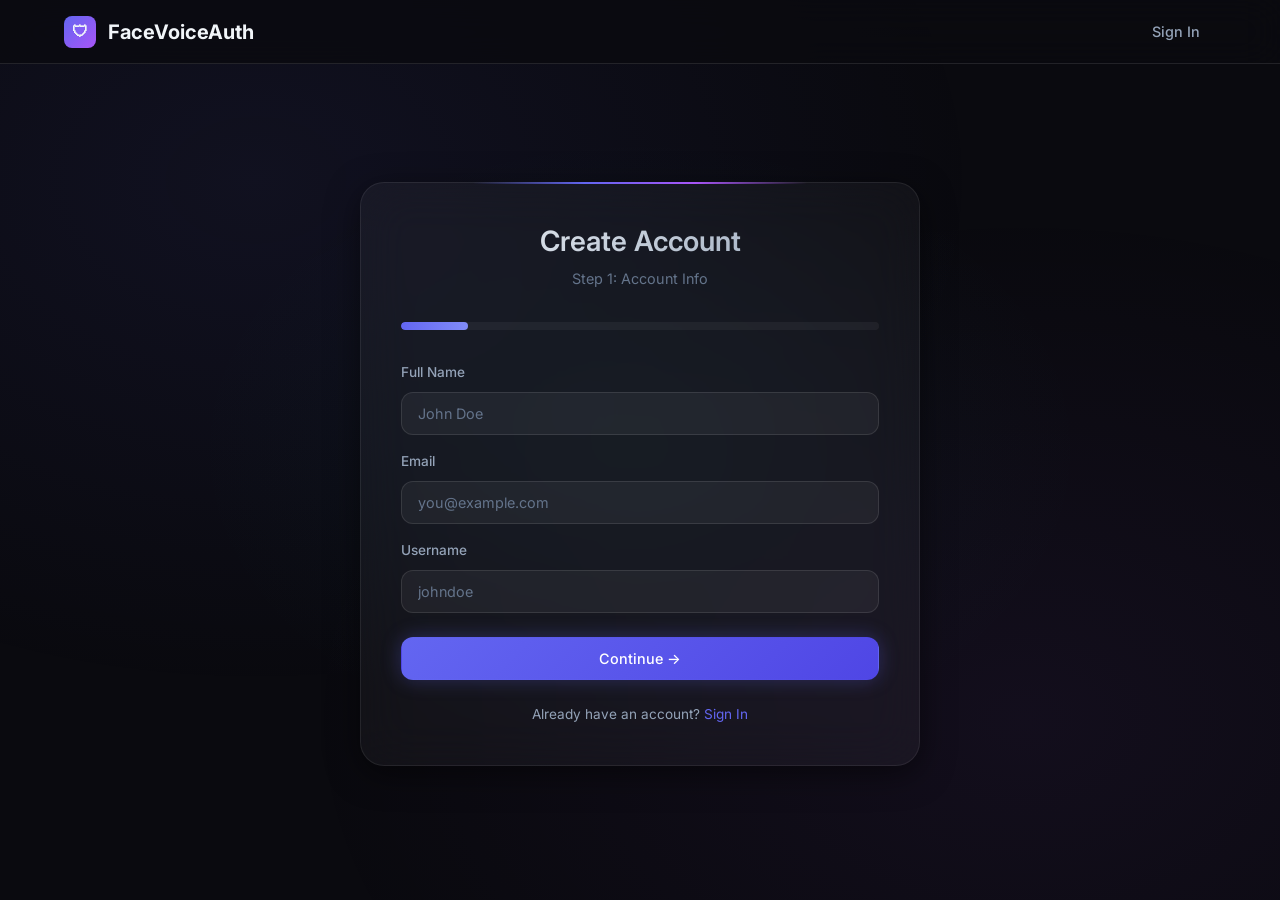
==== frontend/register.html @ b8055b58 "feat: complete production deployment guide and port fixes" ====
<!DOCTYPE html>
<html lang="en">

<head>
    <meta charset="UTF-8">
    <meta name="viewport" content="width=device-width, initial-scale=1.0">
    <meta name="description" content="Create your FaceVoiceAuth account with multi-step biometric enrollment.">
    <title>Register — FaceVoiceAuth</title>
    <link rel="stylesheet" href="css/main.css">
    <link rel="stylesheet" href="css/glassmorphism.css">
    <link rel="stylesheet" href="css/animations.css">
</head>

<body>
    <nav class="navbar">
        <div class="container">
            <a href="/" class="navbar-brand">
                <div class="logo-icon">🛡</div><span>FaceVoiceAuth</span>
            </a>
            <ul class="navbar-nav">
                <li><a href="/login.html">Sign In</a></li>
            </ul>
        </div>
    </nav>

    <div class="auth-container" style="padding-top: 80px;">
        <div class="auth-panel animate-scale-in" style="max-width: 560px;">
            <div class="auth-header">
                <h1>Create Account</h1>
                <p id="reg-step-label">Step 1: Account Info</p>
            </div>

            <div class="progress" style="margin-bottom: 2rem;">
                <div class="progress-bar progress-indigo" id="reg-progress-bar" style="width: 14%;"></div>
            </div>

            <!-- Step 1: Account Info -->
            <div id="reg-step-1" class="tab-content active">
                <div class="form-group" style="margin-bottom: 1rem;">
                    <label class="form-label" for="reg-fullname">Full Name</label>
                    <input type="text" class="form-input" id="reg-fullname" placeholder="John Doe" required>
                </div>
                <div class="form-group" style="margin-bottom: 1rem;">
                    <label class="form-label" for="reg-email">Email</label>
                    <input type="email" class="form-input" id="reg-email" placeholder="you@example.com" required>
                </div>
                <div class="form-group" style="margin-bottom: 1.5rem;">
                    <label class="form-label" for="reg-username">Username</label>
                    <input type="text" class="form-input" id="reg-username" placeholder="johndoe" required>
                </div>
                <button class="btn btn-primary w-full ripple reg-next-btn">Continue →</button>
            </div>

            <!-- Step 2: Password -->
            <div id="reg-step-2" class="tab-content hidden">
                <div class="form-group" style="margin-bottom: 1rem;">
                    <label class="form-label" for="reg-password">Password</label>
                    <input type="password" class="form-input" id="reg-password" placeholder="••••••••" required
                        oninput="renderPasswordStrength(document.getElementById('pw-strength-bar'), document.getElementById('pw-strength-label'), this.value)">
                    <div class="password-strength">
                        <div class="password-strength-bar strength-0" id="pw-strength-bar"></div>
                    </div>
                    <span class="form-hint" id="pw-strength-label"></span>
                </div>
                <div class="form-group" style="margin-bottom: 1.5rem;">
                    <label class="form-label" for="reg-password-confirm">Confirm Password</label>
                    <input type="password" class="form-input" id="reg-password-confirm" placeholder="••••••••" required>
                </div>
                <div style="display: flex; gap: 0.75rem;">
                    <button class="btn btn-secondary flex-1 reg-prev-btn">← Back</button>
                    <button class="btn btn-primary flex-1 ripple reg-next-btn">Continue →</button>
                </div>
            </div>

            <!-- Step 3: Auth Modes -->
            <div id="reg-step-3" class="tab-content hidden">
                <p style="margin-bottom: 1.25rem; font-size: 0.9rem;">Choose how you want to authenticate:</p>
                <div style="display: flex; flex-direction: column; gap: 0.75rem; margin-bottom: 1.5rem;">
                    <label class="glass-card"
                        style="padding: 1rem; cursor: pointer; display: flex; align-items: center; gap: 1rem;">
                        <input type="radio" name="auth-mode" value="password" checked
                            style="accent-color: var(--accent-indigo);">
                        <div><strong>🔑 Password Only</strong><br><span
                                style="font-size: 0.8rem; color: var(--text-muted);">Standard password
                                authentication</span></div>
                    </label>
                    <label class="glass-card"
                        style="padding: 1rem; cursor: pointer; display: flex; align-items: center; gap: 1rem;">
                        <input type="radio" name="auth-mode" value="face" style="accent-color: var(--accent-teal);">
                        <div><strong>👁 Face Recognition</strong><br><span
                                style="font-size: 0.8rem; color: var(--text-muted);">Login with your face</span></div>
                    </label>
                    <label class="glass-card"
                        style="padding: 1rem; cursor: pointer; display: flex; align-items: center; gap: 1rem;">
                        <input type="radio" name="auth-mode" value="voice" style="accent-color: var(--accent-purple);">
                        <div><strong>🎤 Voice Verification</strong><br><span
                                style="font-size: 0.8rem; color: var(--text-muted);">Login with your voice</span></div>
                    </label>
                    <label class="glass-card"
                        style="padding: 1rem; cursor: pointer; display: flex; align-items: center; gap: 1rem;">
                        <input type="radio" name="auth-mode" value="face_voice"
                            style="accent-color: var(--accent-indigo);">
                        <div><strong>🔗 Face + Voice Combined</strong><br><span
                                style="font-size: 0.8rem; color: var(--text-muted);">Highest security — both
                                required</span></div>
                    </label>
                </div>
                <div style="display: flex; gap: 0.75rem;">
                    <button class="btn btn-secondary flex-1 reg-prev-btn">← Back</button>
                    <button class="btn btn-primary flex-1 ripple reg-next-btn">Continue →</button>
                </div>
            </div>

            <!-- Step 4: Face Enrollment -->
            <div id="reg-step-4" class="tab-content hidden">
                <h3 style="margin-bottom: 1rem;">👁 Face Enrollment</h3>
                <div class="biometric-viewport" style="margin: 0 auto 1rem;">
                    <video id="face-enroll-video" autoplay playsinline muted></video>
                    <canvas id="face-enroll-canvas"></canvas>
                    <div class="viewport-guide"></div>
                    <div class="scan-line"></div>
                </div>
                <div id="face-enroll-progress" class="enrollment-progress"></div>
                <div style="display: flex; gap: 0.75rem; margin-top: 1rem;">
                    <button class="btn btn-secondary flex-1 reg-prev-btn" onclick="FaceEnroll.stop()">← Back</button>
                    <button class="btn btn-teal flex-1 ripple" id="face-capture-btn"
                        onclick="FaceEnroll.captureAngle()">📸 Capture</button>
                    <button class="btn btn-primary flex-1 ripple reg-next-btn">Next →</button>
                </div>
            </div>

            <!-- Step 5: Voice Enrollment -->
            <div id="reg-step-5" class="tab-content hidden">
                <h3 style="margin-bottom: 1rem;">🎤 Voice Enrollment</h3>
                <div class="glass-card" style="text-align: center; margin-bottom: 1rem;">
                    <p style="font-size: 0.9rem; margin-bottom: 0.5rem;">Speak this PIN aloud:</p>
                    <div id="voice-challenge-pin"
                        style="font-size: 2.5rem; font-weight: 700; letter-spacing: 0.5rem; color: var(--accent-purple);">
                        ----</div>
                </div>
                <p id="voice-instruction"
                    style="font-size: 0.85rem; color: var(--text-secondary); margin-bottom: 1rem;"></p>
                <div class="waveform-container" style="margin-bottom: 1rem;">
                    <canvas id="voice-enroll-waveform" class="waveform-canvas" width="500" height="80"></canvas>
                    <span class="waveform-label" id="voice-enroll-timer">0.0s</span>
                </div>
                <div id="voice-sample-progress" style="margin-bottom: 1rem;"></div>
                <div style="display: flex; gap: 0.75rem;">
                    <button class="btn btn-secondary" onclick="VoiceEnroll.stop()" style="flex:0.5;">← Back</button>
                    <button class="btn btn-purple flex-1 ripple" id="voice-record-btn"
                        onclick="VoiceEnroll.recordSample()">🎤 Record Sample</button>
                    <button class="btn btn-primary flex-1 ripple" id="voice-complete-btn" disabled
                        onclick="VoiceEnroll.complete().then(ok => { if(ok) RegistrationWizard.showStep(6); })">Complete
                        ✓</button>
                </div>
            </div>

            <!-- Step 6: 2FA Setup -->
            <div id="reg-step-6" class="tab-content hidden">
                <h3 style="margin-bottom: 1rem;">🔐 Two-Factor Authentication</h3>
                <p style="font-size: 0.9rem; color: var(--text-secondary); margin-bottom: 1.5rem;">Add an extra layer of
                    security with a TOTP authenticator app.</p>
                <div id="totp-setup-area" style="text-align: center;">
                    <button class="btn btn-primary ripple" onclick="setup2FA()">Setup 2FA</button>
                    <button class="btn btn-ghost" onclick="RegistrationWizard.showStep(7)"
                        style="margin-top: 0.75rem; display: block; width: 100%;">Skip for now</button>
                </div>
                <div id="totp-qr-area" class="hidden" style="text-align: center;">
                    <img id="totp-qr-img" alt="TOTP QR Code"
                        style="width: 200px; margin: 1rem auto; border-radius: 8px;">
                    <p style="font-size: 0.85rem; color: var(--text-muted); margin-bottom: 1rem;">Scan with Google
                        Authenticator or similar app</p>
                    <div class="form-group" style="margin-bottom: 1rem;">
                        <input type="text" class="form-input" id="totp-verify-code" placeholder="Enter 6-digit code"
                            maxlength="6">
                    </div>
                    <button class="btn btn-primary w-full ripple" onclick="verify2FA()">Verify & Enable</button>
                </div>
            </div>

            <!-- Step 7: Complete -->
            <div id="reg-step-7" class="tab-content hidden" style="text-align: center;">
                <div style="font-size: 4rem; margin-bottom: 1rem;">🎉</div>
                <h2>All Set!</h2>
                <p style="margin: 1rem 0 2rem;">Your account is ready. You can now sign in using your chosen
                    authentication method.</p>
                <button class="btn btn-primary btn-lg w-full ripple" onclick="RegistrationWizard.complete()">🚀 Go to
                    Dashboard</button>
            </div>

            <div style="text-align: center; margin-top: 1.5rem;">
                <p style="font-size: 0.85rem;">Already have an account? <a href="/login.html">Sign In</a></p>
            </div>
        </div>
    </div>

    <script src="js/utils.js?v=2"></script>
    <script src="js/auth.js"></script>
    <script src="js/camera.js"></script>
    <script src="js/microphone.js"></script>
    <script src="js/face_enroll.js"></script>
    <script src="js/voice_enroll.js"></script>
    <script>
        document.addEventListener('DOMContentLoaded', () => {
            RegistrationWizard.init();

            document.querySelectorAll('input[name="auth-mode"]').forEach(radio => {
                radio.addEventListener('change', () => {
                    if (radio.value === 'face' || radio.value === 'face_voice') {
                        setTimeout(() => FaceEnroll.init(), 300);
                    }
                    if (radio.value === 'voice' || radio.value === 'face_voice') {
                        setTimeout(() => VoiceEnroll.start(), 300);
                    }
                });
            });
        });

        async function setup2FA() {
            try {
                const data = await apiRequest('/api/auth/totp/setup', { method: 'POST' });
                document.getElementById('totp-qr-img').src = 'data:image/png;base64,' + data.qr_code_base64;
                hideElement('#totp-setup-area');
                showElement('#totp-qr-area');

                const backupEl = document.createElement('div');
                backupEl.innerHTML = `<p style="font-size:0.8rem; color:var(--text-muted); margin-top:1rem;">Backup codes: <code>${data.backup_codes.join(', ')}</code></p>`;
                document.getElementById('totp-qr-area').appendChild(backupEl);
            } catch (error) {
                showToast(error.message, 'error');
            }
        }

        async function verify2FA() {
            const code = document.getElementById('totp-verify-code').value.trim();
            if (code.length !== 6) { showToast('Enter a 6-digit code', 'warning'); return; }
            try {
                await apiRequest('/api/auth/totp/verify', {
                    method: 'POST',
                    body: JSON.stringify({ code }),
                });
                showToast('2FA enabled!', 'success');
                RegistrationWizard.showStep(7);
            } catch (error) {
                showToast(error.message, 'error');
            }
        }
    </script>
</body>

</html>
---- frontend/css/main.css ----
/* ═══════════════════════════════════════════
   FaceVoiceAuth — Main CSS Design System
   Deep dark premium glassmorphic theme
   ═══════════════════════════════════════════ */

@import url('https://fonts.googleapis.com/css2?family=Inter:wght@300;400;500;600;700&display=swap');

/* GPU-accelerated compositing for animated elements */
.animate-fade-in-up, .animate-scale-in, .animate-fade-in, .glass-card, .feature-card, .tilt-card {
    will-change: transform, opacity;
}

/* Smooth scrolling with touch momentum */
html {
    -webkit-overflow-scrolling: touch;
}

/* ── CSS Custom Properties ── */
:root {
    --bg-primary: #0a0a0f;
    --bg-secondary: #0f0f1a;
    --bg-tertiary: #141425;

    --surface: rgba(255, 255, 255, 0.05);
    --surface-hover: rgba(255, 255, 255, 0.08);
    --surface-active: rgba(255, 255, 255, 0.12);
    --surface-border: rgba(255, 255, 255, 0.10);
    --surface-border-hover: rgba(255, 255, 255, 0.18);

    --accent-indigo: #6366f1;
    --accent-indigo-hover: #818cf8;
    --accent-indigo-glow: rgba(99, 102, 241, 0.3);
    --accent-teal: #14b8a6;
    --accent-teal-hover: #2dd4bf;
    --accent-teal-glow: rgba(20, 184, 166, 0.3);
    --accent-purple: #a855f7;
    --accent-purple-hover: #c084fc;
    --accent-purple-glow: rgba(168, 85, 247, 0.3);

    --text-primary: #f1f5f9;
    --text-secondary: #94a3b8;
    --text-muted: #64748b;
    --text-accent: var(--accent-indigo);

    --success: #22c55e;
    --success-bg: rgba(34, 197, 94, 0.15);
    --warning: #f59e0b;
    --warning-bg: rgba(245, 158, 11, 0.15);
    --danger: #ef4444;
    --danger-bg: rgba(239, 68, 68, 0.15);
    --info: #3b82f6;

    --radius-sm: 8px;
    --radius-md: 12px;
    --radius-lg: 16px;
    --radius-xl: 24px;
    --radius-full: 9999px;

    --shadow-sm: 0 2px 8px rgba(0, 0, 0, 0.3);
    --shadow-md: 0 4px 16px rgba(0, 0, 0, 0.4);
    --shadow-lg: 0 8px 32px rgba(0, 0, 0, 0.5);
    --shadow-glow-indigo: 0 0 20px var(--accent-indigo-glow);
    --shadow-glow-teal: 0 0 20px var(--accent-teal-glow);
    --shadow-glow-purple: 0 0 20px var(--accent-purple-glow);

    --transition: 300ms ease;
    --transition-fast: 150ms ease;

    --font-family: 'Inter', -apple-system, BlinkMacSystemFont, 'Segoe UI', sans-serif;

    --z-toast: 9999;
    --z-modal: 9000;
    --z-overlay: 8000;
    --z-dropdown: 7000;
    --z-header: 6000;
}

/* ── Light Mode Overrides ── */
[data-theme='light'] {
    --bg-primary: #f8fafc;
    --bg-secondary: #ffffff;
    --bg-tertiary: #f1f5f9;

    --surface: rgba(0, 0, 0, 0.03);
    --surface-hover: rgba(0, 0, 0, 0.06);
    --surface-active: rgba(0, 0, 0, 0.1);
    --surface-border: rgba(0, 0, 0, 0.1);
    --surface-border-hover: rgba(0, 0, 0, 0.2);

    --text-primary: #0f172a;
    --text-secondary: #475569;
    --text-muted: #64748b;
    
    --shadow-sm: 0 1px 3px rgba(0, 0, 0, 0.1);
    --shadow-md: 0 4px 6px rgba(0, 0, 0, 0.1);
    --shadow-lg: 0 10px 15px rgba(0, 0, 0, 0.1);
}

/* ── Reset & Base ── */
*, *::before, *::after {
    box-sizing: border-box;
    margin: 0;
    padding: 0;
}

html {
    font-size: 16px;
    scroll-behavior: smooth;
    -webkit-font-smoothing: antialiased;
    -moz-osx-font-smoothing: grayscale;
}

body {
    font-family: var(--font-family);
    background-color: var(--bg-primary);
    color: var(--text-primary);
    line-height: 1.6;
    min-height: 100vh;
    overflow-x: hidden;
}

body::before {
    content: '';
    position: fixed;
    inset: 0;
    background:
        radial-gradient(ellipse at 20% 20%, rgba(99, 102, 241, 0.08) 0%, transparent 50%),
        radial-gradient(ellipse at 80% 80%, rgba(168, 85, 247, 0.06) 0%, transparent 50%),
        radial-gradient(ellipse at 50% 50%, rgba(20, 184, 166, 0.04) 0%, transparent 50%);
    pointer-events: none;
    z-index: 0;
}

a {
    color: var(--accent-indigo);
    text-decoration: none;
    transition: color var(--transition);
}

a:hover {
    color: var(--accent-indigo-hover);
}

img { max-width: 100%; height: auto; }

/* ── Typography ── */
h1, h2, h3, h4, h5, h6 {
    font-weight: 600;
    line-height: 1.3;
    color: var(--text-primary);
}
h1 { font-size: 2.5rem; }
h2 { font-size: 2rem; }
h3 { font-size: 1.5rem; }
h4 { font-size: 1.25rem; }
p { color: var(--text-secondary); }

/* ── Layout Utilities ── */
.container {
    width: 100%;
    max-width: 1200px;
    margin: 0 auto;
    padding: 0 1.5rem;
    position: relative;
    z-index: 1;
}

.flex { display: flex; }
.flex-col { flex-direction: column; }
.items-center { align-items: center; }
.justify-center { justify-content: center; }
.justify-between { justify-content: space-between; }
.gap-1 { gap: 0.5rem; }
.gap-2 { gap: 1rem; }
.gap-3 { gap: 1.5rem; }
.gap-4 { gap: 2rem; }
.text-center { text-align: center; }
.w-full { width: 100%; }
.hidden { display: none !important; }

/* ── Buttons ── */
.btn {
    display: inline-flex;
    align-items: center;
    justify-content: center;
    gap: 0.5rem;
    padding: 0.75rem 1.5rem;
    font-family: var(--font-family);
    font-size: 0.9rem;
    font-weight: 500;
    border: 1px solid transparent;
    border-radius: var(--radius-md);
    cursor: pointer;
    transition: all var(--transition);
    outline: none;
    white-space: nowrap;
    text-decoration: none;
    position: relative;
    overflow: hidden;
}

.btn::after {
    content: '';
    position: absolute;
    inset: 0;
    background: linear-gradient(135deg, rgba(255,255,255,0.1) 0%, transparent 50%);
    opacity: 0;
    transition: opacity var(--transition);
}
.btn:hover::after { opacity: 1; }

.btn-primary {
    background: linear-gradient(135deg, var(--accent-indigo), #4f46e5);
    color: white;
    box-shadow: var(--shadow-glow-indigo);
}
.btn-primary:hover {
    background: linear-gradient(135deg, var(--accent-indigo-hover), #6366f1);
    transform: translateY(-1px);
    box-shadow: 0 0 30px var(--accent-indigo-glow);
}

.btn-secondary {
    background: var(--surface);
    color: var(--text-primary);
    border-color: var(--surface-border);
}
.btn-secondary:hover {
    background: var(--surface-hover);
    border-color: var(--surface-border-hover);
}

.btn-teal {
    background: linear-gradient(135deg, var(--accent-teal), #0d9488);
    color: white;
    box-shadow: var(--shadow-glow-teal);
}
.btn-teal:hover {
    transform: translateY(-1px);
    box-shadow: 0 0 30px var(--accent-teal-glow);
}

.btn-purple {
    background: linear-gradient(135deg, var(--accent-purple), #9333ea);
    color: white;
    box-shadow: var(--shadow-glow-purple);
}
.btn-purple:hover {
    transform: translateY(-1px);
    box-shadow: 0 0 30px var(--accent-purple-glow);
}

.btn-danger {
    background: linear-gradient(135deg, var(--danger), #dc2626);
    color: white;
}

.btn-ghost {
    background: transparent;
    color: var(--text-secondary);
    border: none;
}
.btn-ghost:hover {
    color: var(--text-primary);
    background: var(--surface);
}

.btn-sm { padding: 0.5rem 1rem; font-size: 0.8rem; }
.btn-lg { padding: 1rem 2rem; font-size: 1rem; }
.btn-icon { padding: 0.625rem; }

.btn:disabled {
    opacity: 0.5;
    cursor: not-allowed;
    transform: none !important;
}

/* ── Form Controls ── */
.form-group {
    display: flex;
    flex-direction: column;
    gap: 0.5rem;
}

.form-label {
    font-size: 0.85rem;
    font-weight: 500;
    color: var(--text-secondary);
}

.form-input, .form-select, .form-textarea {
    width: 100%;
    padding: 0.75rem 1rem;
    background: var(--surface);
    border: 1px solid var(--surface-border);
    border-radius: var(--radius-md);
    color: var(--text-primary);
    font-family: var(--font-family);
    font-size: 0.9rem;
    transition: all var(--transition);
    outline: none;
}

.form-input:focus, .form-select:focus, .form-textarea:focus {
    border-color: var(--accent-indigo);
    box-shadow: 0 0 0 3px var(--accent-indigo-glow);
}

.form-input::placeholder {
    color: var(--text-muted);
}

.form-error {
    font-size: 0.8rem;
    color: var(--danger);
}

.form-hint {
    font-size: 0.8rem;
    color: var(--text-muted);
}

/* ── Password Strength Meter ── */
.password-strength {
    height: 4px;
    border-radius: 2px;
    background: var(--surface);
    overflow: hidden;
    margin-top: 0.25rem;
}

.password-strength-bar {
    height: 100%;
    border-radius: 2px;
    transition: all var(--transition);
}

.strength-0 { width: 0%; }
.strength-1 { width: 25%; background: var(--danger); }
.strength-2 { width: 50%; background: var(--warning); }
.strength-3 { width: 75%; background: var(--accent-teal); }
.strength-4 { width: 100%; background: var(--success); }

/* ── Cards ── */
.card {
    background: var(--surface);
    backdrop-filter: blur(20px);
    -webkit-backdrop-filter: blur(20px);
    border: 1px solid var(--surface-border);
    border-radius: var(--radius-lg);
    padding: 1.5rem;
    transition: all var(--transition);
}

.card:hover {
    border-color: var(--surface-border-hover);
    box-shadow: var(--shadow-md);
}

.card-header {
    display: flex;
    align-items: center;
    justify-content: space-between;
    margin-bottom: 1rem;
    padding-bottom: 1rem;
    border-bottom: 1px solid var(--surface-border);
}

/* ── Navbar ── */
.navbar {
    position: fixed;
    top: 0;
    left: 0;
    right: 0;
    height: 64px;
    background: rgba(10, 10, 15, 0.8);
    backdrop-filter: blur(20px);
    -webkit-backdrop-filter: blur(20px);
    border-bottom: 1px solid var(--surface-border);
    z-index: var(--z-header);
    display: flex;
    align-items: center;
}

.navbar .container {
    display: flex;
    align-items: center;
    justify-content: space-between;
    width: 100%;
}

.navbar-brand {
    display: flex;
    align-items: center;
    gap: 0.75rem;
    font-size: 1.25rem;
    font-weight: 700;
    color: var(--text-primary);
}

.navbar-brand .logo-icon {
    width: 32px;
    height: 32px;
    background: linear-gradient(135deg, var(--accent-indigo), var(--accent-purple));
    border-radius: var(--radius-sm);
    display: flex;
    align-items: center;
    justify-content: center;
    font-size: 1rem;
}

.navbar-nav {
    display: flex;
    align-items: center;
    gap: 0.5rem;
    list-style: none;
}

.navbar-nav a {
    padding: 0.5rem 1rem;
    border-radius: var(--radius-sm);
    color: var(--text-secondary);
    font-size: 0.9rem;
    font-weight: 500;
    transition: all var(--transition);
}

.navbar-nav a:hover, .navbar-nav a.active {
    color: var(--text-primary);
    background: var(--surface);
}

/* ── Toast Notifications ── */
.toast-container {
    position: fixed;
    top: 80px;
    right: 1.5rem;
    z-index: var(--z-toast);
    display: flex;
    flex-direction: column;
    gap: 0.75rem;
    pointer-events: none;
}

.toast {
    padding: 1rem 1.25rem;
    border-radius: var(--radius-md);
    background: var(--bg-tertiary);
    border: 1px solid var(--surface-border);
    backdrop-filter: blur(20px);
    color: var(--text-primary);
    font-size: 0.9rem;
    min-width: 300px;
    max-width: 420px;
    pointer-events: all;
    animation: toastSlideIn 0.3s ease forwards;
    box-shadow: var(--shadow-lg);
    display: flex;
    align-items: center;
    gap: 0.75rem;
}

.toast-success { border-left: 3px solid var(--success); }
.toast-error { border-left: 3px solid var(--danger); }
.toast-warning { border-left: 3px solid var(--warning); }
.toast-info { border-left: 3px solid var(--info); }

.toast-exit {
    animation: toastSlideOut 0.3s ease forwards;
}

@keyframes toastSlideIn {
    from { opacity: 0; transform: translateX(100px); }
    to   { opacity: 1; transform: translateX(0); }
}

@keyframes toastSlideOut {
    from { opacity: 1; transform: translateX(0); }
    to   { opacity: 0; transform: translateX(100px); }
}

/* ── Skeleton Loaders ── */
.skeleton {
    background: linear-gradient(90deg, var(--surface) 25%, var(--surface-hover) 50%, var(--surface) 75%);
    background-size: 200% 100%;
    animation: skeletonShimmer 1.5s ease infinite;
    border-radius: var(--radius-sm);
}

.skeleton-text { height: 1rem; margin-bottom: 0.5rem; }
.skeleton-title { height: 1.5rem; width: 60%; margin-bottom: 1rem; }
.skeleton-circle { border-radius: 50%; }

@keyframes skeletonShimmer {
    0%   { background-position: 200% 0; }
    100% { background-position: -200% 0; }
}

/* ── Tabs ── */
.tabs {
    display: flex;
    gap: 0;
    background: var(--surface);
    border-radius: var(--radius-md);
    padding: 4px;
    border: 1px solid var(--surface-border);
}

.tab {
    flex: 1;
    padding: 0.75rem 1rem;
    text-align: center;
    background: transparent;
    border: none;
    border-radius: var(--radius-sm);
    color: var(--text-secondary);
    font-family: var(--font-family);
    font-size: 0.85rem;
    font-weight: 500;
    cursor: pointer;
    transition: all var(--transition);
}

.tab:hover { color: var(--text-primary); }

.tab.active {
    background: var(--accent-indigo);
    color: white;
    box-shadow: var(--shadow-glow-indigo);
}

.tab-content { display: none; }
.tab-content.active { display: block; }

/* ── Badges ── */
.badge {
    display: inline-flex;
    align-items: center;
    padding: 0.25rem 0.75rem;
    border-radius: var(--radius-full);
    font-size: 0.75rem;
    font-weight: 500;
}

.badge-success { background: var(--success-bg); color: var(--success); }
.badge-warning { background: var(--warning-bg); color: var(--warning); }
.badge-danger { background: var(--danger-bg); color: var(--danger); }
.badge-info { background: rgba(59, 130, 246, 0.15); color: var(--info); }

/* ── Tables ── */
.table-container {
    overflow-x: auto;
    border-radius: var(--radius-lg);
    border: 1px solid var(--surface-border);
}

table {
    width: 100%;
    border-collapse: collapse;
    font-size: 0.9rem;
}

thead {
    background: var(--surface);
}

th {
    padding: 0.875rem 1rem;
    text-align: left;
    font-weight: 600;
    color: var(--text-secondary);
    font-size: 0.8rem;
    text-transform: uppercase;
    letter-spacing: 0.05em;
    border-bottom: 1px solid var(--surface-border);
}

td {
    padding: 0.875rem 1rem;
    border-bottom: 1px solid rgba(255, 255, 255, 0.03);
    color: var(--text-primary);
}

tr:hover td {
    background: var(--surface);
}

/* ── Progress Bars ── */
.progress {
    height: 8px;
    background: var(--surface);
    border-radius: var(--radius-full);
    overflow: hidden;
}

.progress-bar {
    height: 100%;
    border-radius: var(--radius-full);
    transition: width 0.5s ease;
}

.progress-indigo { background: linear-gradient(90deg, var(--accent-indigo), var(--accent-indigo-hover)); }
.progress-teal { background: linear-gradient(90deg, var(--accent-teal), var(--accent-teal-hover)); }
.progress-purple { background: linear-gradient(90deg, var(--accent-purple), var(--accent-purple-hover)); }

/* ── Confidence Meter ── */
.confidence-meter {
    display: flex;
    align-items: center;
    gap: 0.75rem;
}

.confidence-bar {
    flex: 1;
    height: 12px;
    background: var(--surface);
    border-radius: var(--radius-full);
    overflow: hidden;
    position: relative;
}

.confidence-fill {
    height: 100%;
    border-radius: var(--radius-full);
    transition: width 0.6s ease, background 0.3s ease;
}

.confidence-low { background: linear-gradient(90deg, #ef4444, #f97316); }
.confidence-medium { background: linear-gradient(90deg, #f59e0b, #eab308); }
.confidence-high { background: linear-gradient(90deg, #22c55e, #10b981); }

.confidence-label {
    min-width: 48px;
    font-size: 0.85rem;
    font-weight: 600;
    text-align: right;
}

/* ── Modal / Overlay ── */
.modal-overlay {
    position: fixed;
    inset: 0;
    background: rgba(0, 0, 0, 0.6);
    backdrop-filter: blur(4px);
    z-index: var(--z-overlay);
    display: flex;
    align-items: center;
    justify-content: center;
    opacity: 0;
    visibility: hidden;
    transition: all var(--transition);
}
.modal-overlay.active {
    opacity: 1;
    visibility: visible;
}

.modal {
    background: var(--bg-secondary);
    border: 1px solid var(--surface-border);
    border-radius: var(--radius-xl);
    padding: 2rem;
    max-width: 500px;
    width: 90%;
    max-height: 80vh;
    overflow-y: auto;
    transform: scale(0.9);
    transition: transform var(--transition);
    box-shadow: var(--shadow-lg);
}
.modal-overlay.active .modal {
    transform: scale(1);
}

/* ── Responsive ── */
@media (max-width: 768px) {
    h1 { font-size: 1.75rem; }
    h2 { font-size: 1.5rem; }
    .container { padding: 0 1rem; }
    .navbar-nav { gap: 0; }
    .navbar-nav a { padding: 0.5rem 0.625rem; font-size: 0.8rem; }
}

@media (max-width: 480px) {
    h1 { font-size: 1.5rem; }
    .btn { padding: 0.625rem 1rem; font-size: 0.85rem; }
    .toast { min-width: 260px; }
}
---- frontend/css/glassmorphism.css ----
/* ═══════════════════════════════════════════
   Glassmorphism Component Styles
   Premium frosted glass UI elements
   ═══════════════════════════════════════════ */

/* ── Glass Panels ── */
.glass {
    background: rgba(255, 255, 255, 0.05);
    backdrop-filter: blur(20px);
    -webkit-backdrop-filter: blur(20px);
    border: 1px solid rgba(255, 255, 255, 0.10);
    border-radius: var(--radius-lg);
}

.glass-strong {
    background: rgba(255, 255, 255, 0.08);
    backdrop-filter: blur(30px);
    -webkit-backdrop-filter: blur(30px);
    border: 1px solid rgba(255, 255, 255, 0.15);
    border-radius: var(--radius-lg);
}

.glass-card {
    background: rgba(255, 255, 255, 0.05);
    backdrop-filter: blur(20px);
    -webkit-backdrop-filter: blur(20px);
    border: 1px solid rgba(255, 255, 255, 0.10);
    border-radius: var(--radius-xl);
    padding: 2rem;
    transition: all var(--transition);
}

.glass-card:hover {
    background: rgba(255, 255, 255, 0.08);
    border-color: rgba(255, 255, 255, 0.18);
    box-shadow: var(--shadow-md);
    transform: translateY(-2px);
}

/* ── Auth Container (Login/Register) ── */
.auth-container {
    min-height: 100vh;
    display: flex;
    align-items: center;
    justify-content: center;
    padding: 2rem;
    position: relative;
}

.auth-panel {
    width: 100%;
    max-width: 480px;
    background: rgba(255, 255, 255, 0.04);
    backdrop-filter: blur(24px);
    -webkit-backdrop-filter: blur(24px);
    border: 1px solid rgba(255, 255, 255, 0.08);
    border-radius: var(--radius-xl);
    padding: 2.5rem;
    box-shadow: var(--shadow-lg);
    position: relative;
    z-index: 1;
}

.auth-panel::before {
    content: '';
    position: absolute;
    top: -1px;
    left: 20%;
    right: 20%;
    height: 2px;
    background: linear-gradient(90deg, transparent, var(--accent-indigo), var(--accent-purple), transparent);
    border-radius: 2px;
}

.auth-header {
    text-align: center;
    margin-bottom: 2rem;
}

.auth-header h1 {
    font-size: 1.75rem;
    margin-bottom: 0.5rem;
    background: linear-gradient(135deg, var(--text-primary), var(--text-secondary));
    -webkit-background-clip: text;
    -webkit-text-fill-color: transparent;
    background-clip: text;
}

.auth-header p {
    font-size: 0.9rem;
    color: var(--text-muted);
}

/* ── Split Layout (Login page) ── */
.split-layout {
    display: grid;
    grid-template-columns: 1fr 1fr;
    min-height: 100vh;
}

.split-left {
    display: flex;
    flex-direction: column;
    align-items: center;
    justify-content: center;
    padding: 3rem;
    background:
        radial-gradient(ellipse at 30% 50%, rgba(99, 102, 241, 0.1) 0%, transparent 60%),
        var(--bg-primary);
}

.split-right {
    display: flex;
    flex-direction: column;
    align-items: center;
    justify-content: center;
    padding: 3rem;
    background:
        radial-gradient(ellipse at 70% 50%, rgba(168, 85, 247, 0.08) 0%, transparent 60%),
        var(--bg-secondary);
    border-left: 1px solid var(--surface-border);
}

/* ── Camera & Microphone Viewfinder ── */
.biometric-viewport {
    position: relative;
    width: 100%;
    max-width: 400px;
    aspect-ratio: 4/3;
    border-radius: var(--radius-lg);
    overflow: hidden;
    background: #000;
    border: 2px solid var(--surface-border);
}

.biometric-viewport video,
.biometric-viewport canvas {
    position: absolute;
    inset: 0;
    width: 100%;
    height: 100%;
    object-fit: cover;
}

.viewport-overlay {
    position: absolute;
    inset: 0;
    z-index: 2;
    display: flex;
    flex-direction: column;
    align-items: center;
    justify-content: flex-end;
    padding: 1rem;
    pointer-events: none;
    background: linear-gradient(to top, rgba(0,0,0,0.6) 0%, transparent 40%);
}

.viewport-guide {
    position: absolute;
    top: 50%;
    left: 50%;
    transform: translate(-50%, -50%);
    width: 60%;
    aspect-ratio: 3/4;
    border: 2px dashed rgba(255, 255, 255, 0.3);
    border-radius: 50%;
    z-index: 2;
}

.viewport-guide.active {
    border-color: var(--success);
    box-shadow: 0 0 20px rgba(34, 197, 94, 0.3);
}

/* ── Audio Waveform Visualizer ── */
.waveform-container {
    position: relative;
    width: 100%;
    height: 80px;
    background: var(--surface);
    border-radius: var(--radius-md);
    overflow: hidden;
    border: 1px solid var(--surface-border);
}

.waveform-canvas {
    width: 100%;
    height: 100%;
}

.waveform-label {
    position: absolute;
    bottom: 4px;
    right: 8px;
    font-size: 0.7rem;
    color: var(--text-muted);
}

/* ── Enrollment Progress ── */
.enrollment-progress {
    display: flex;
    align-items: center;
    justify-content: center;
    gap: 1.25rem;
    padding: 1.5rem 0;
}

.enrollment-step {
    display: flex;
    flex-direction: column;
    align-items: center;
    gap: 0.5rem;
}

.step-circle {
    width: 48px;
    height: 48px;
    border-radius: 50%;
    display: flex;
    align-items: center;
    justify-content: center;
    background: var(--surface);
    border: 2px solid var(--surface-border);
    font-size: 1.1rem;
    transition: all var(--transition);
    position: relative;
}

.step-circle.completed {
    background: var(--success-bg);
    border-color: var(--success);
    color: var(--success);
}

.step-circle.active {
    border-color: var(--accent-indigo);
    box-shadow: var(--shadow-glow-indigo);
    animation: stepPulse 2s ease infinite;
}

.step-label {
    font-size: 0.7rem;
    color: var(--text-muted);
    text-transform: uppercase;
    letter-spacing: 0.05em;
}

@keyframes stepPulse {
    0%, 100% { box-shadow: 0 0 10px var(--accent-indigo-glow); }
    50%      { box-shadow: 0 0 25px var(--accent-indigo-glow); }
}

/* ── Liveness Prompt ── */
.liveness-prompt {
    position: absolute;
    top: 12px;
    left: 50%;
    transform: translateX(-50%);
    z-index: 5;
    padding: 0.625rem 1.25rem;
    background: rgba(0, 0, 0, 0.75);
    backdrop-filter: blur(10px);
    border-radius: var(--radius-full);
    color: var(--accent-teal);
    font-size: 0.85rem;
    font-weight: 600;
    pointer-events: none;
    animation: promptFade 0.4s ease;
    white-space: nowrap;
}

@keyframes promptFade {
    from { opacity: 0; transform: translateX(-50%) translateY(-10px); }
    to   { opacity: 1; transform: translateX(-50%) translateY(0); }
}

/* ── Auth State Machine Display ── */
.auth-pipeline {
    display: flex;
    align-items: center;
    gap: 0.5rem;
    padding: 1rem;
    background: var(--surface);
    border-radius: var(--radius-md);
    border: 1px solid var(--surface-border);
    overflow-x: auto;
}

.pipeline-stage {
    display: flex;
    align-items: center;
    gap: 0.375rem;
    padding: 0.375rem 0.875rem;
    border-radius: var(--radius-full);
    font-size: 0.75rem;
    font-weight: 500;
    white-space: nowrap;
    background: var(--surface);
    color: var(--text-muted);
    transition: all var(--transition);
}

.pipeline-stage.active {
    background: rgba(99, 102, 241, 0.2);
    color: var(--accent-indigo);
    animation: stagePulse 1.5s ease infinite;
}

.pipeline-stage.complete {
    background: var(--success-bg);
    color: var(--success);
}

.pipeline-stage.failed {
    background: var(--danger-bg);
    color: var(--danger);
}

.pipeline-arrow {
    color: var(--text-muted);
    font-size: 0.75rem;
}

@keyframes stagePulse {
    0%, 100% { opacity: 1; }
    50%      { opacity: 0.6; }
}

/* ── Feature Cards (Landing) ── */
.feature-grid {
    display: grid;
    grid-template-columns: repeat(auto-fit, minmax(300px, 1fr));
    gap: 1.5rem;
}

.feature-card {
    background: rgba(255, 255, 255, 0.03);
    backdrop-filter: blur(16px);
    border: 1px solid rgba(255, 255, 255, 0.08);
    border-radius: var(--radius-xl);
    padding: 2rem;
    text-align: center;
    transition: all var(--transition);
    position: relative;
    overflow: hidden;
}

.feature-card:hover {
    background: rgba(255, 255, 255, 0.06);
    transform: translateY(-4px);
    border-color: rgba(255, 255, 255, 0.15);
    box-shadow: var(--shadow-lg);
}

.feature-card::after {
    content: '';
    position: absolute;
    top: -50%;
    left: -50%;
    width: 200%;
    height: 200%;
    background: radial-gradient(circle, rgba(99, 102, 241, 0.05) 0%, transparent 70%);
    opacity: 0;
    transition: opacity 0.5s ease;
}
.feature-card:hover::after { opacity: 1; }

.feature-icon {
    width: 64px;
    height: 64px;
    border-radius: var(--radius-lg);
    display: flex;
    align-items: center;
    justify-content: center;
    margin: 0 auto 1.25rem;
    font-size: 1.75rem;
}

.feature-icon.indigo {
    background: rgba(99, 102, 241, 0.15);
    color: var(--accent-indigo);
}
.feature-icon.teal {
    background: rgba(20, 184, 166, 0.15);
    color: var(--accent-teal);
}
.feature-icon.purple {
    background: rgba(168, 85, 247, 0.15);
    color: var(--accent-purple);
}

.feature-card h3 {
    font-size: 1.15rem;
    margin-bottom: 0.75rem;
}

/* ── Dashboard Widgets ── */
.dashboard-grid {
    display: grid;
    grid-template-columns: repeat(auto-fit, minmax(260px, 1fr));
    gap: 1.25rem;
}

.stat-card {
    background: var(--surface);
    backdrop-filter: blur(20px);
    border: 1px solid var(--surface-border);
    border-radius: var(--radius-lg);
    padding: 1.5rem;
    display: flex;
    flex-direction: column;
    gap: 0.5rem;
}

.stat-label {
    font-size: 0.8rem;
    color: var(--text-muted);
    text-transform: uppercase;
    letter-spacing: 0.05em;
}

.stat-value {
    font-size: 2rem;
    font-weight: 700;
}

.stat-change {
    font-size: 0.8rem;
    display: flex;
    align-items: center;
    gap: 0.25rem;
}

.stat-change.positive { color: var(--success); }
.stat-change.negative { color: var(--danger); }

/* ── Admin Sidebar ── */
.admin-layout {
    display: grid;
    grid-template-columns: 260px 1fr;
    min-height: calc(100vh - 64px);
    margin-top: 64px;
}

.admin-sidebar {
    background: var(--bg-secondary);
    border-right: 1px solid var(--surface-border);
    padding: 1.5rem 0;
    position: sticky;
    top: 64px;
    height: calc(100vh - 64px);
    overflow-y: auto;
}

.sidebar-nav {
    list-style: none;
    padding: 0;
}

.sidebar-item {
    display: flex;
    align-items: center;
    gap: 0.75rem;
    padding: 0.75rem 1.5rem;
    color: var(--text-secondary);
    font-size: 0.9rem;
    cursor: pointer;
    transition: all var(--transition);
    border-left: 3px solid transparent;
}

.sidebar-item:hover {
    color: var(--text-primary);
    background: var(--surface);
}

.sidebar-item.active {
    color: var(--accent-indigo);
    background: rgba(99, 102, 241, 0.08);
    border-left-color: var(--accent-indigo);
}

.admin-content {
    padding: 2rem;
    overflow-y: auto;
}

/* ── Security Score Ring ── */
.security-ring {
    width: 120px;
    height: 120px;
    position: relative;
}

.security-ring svg {
    transform: rotate(-90deg);
}

.security-ring-bg { stroke: var(--surface); }
.security-ring-fill {
    transition: stroke-dashoffset 1s ease;
}

.security-ring-value {
    position: absolute;
    inset: 0;
    display: flex;
    flex-direction: column;
    align-items: center;
    justify-content: center;
    font-size: 1.5rem;
    font-weight: 700;
}

.security-ring-label {
    font-size: 0.65rem;
    color: var(--text-muted);
    text-transform: uppercase;
}

/* ── Responsive Overrides ── */
@media (max-width: 768px) {
    .split-layout {
        grid-template-columns: 1fr;
    }
    .split-right {
        border-left: none;
        border-top: 1px solid var(--surface-border);
    }
    .admin-layout {
        grid-template-columns: 1fr;
    }
    .admin-sidebar {
        position: static;
        height: auto;
        border-right: none;
        border-bottom: 1px solid var(--surface-border);
    }
    .sidebar-nav {
        display: flex;
        overflow-x: auto;
        padding: 0 1rem;
    }
    .sidebar-item {
        border-left: none;
        border-bottom: 3px solid transparent;
        white-space: nowrap;
    }
    .sidebar-item.active {
        border-left-color: transparent;
        border-bottom-color: var(--accent-indigo);
    }
    .auth-panel { padding: 1.5rem; }
    .feature-grid { grid-template-columns: 1fr; }
}
---- frontend/css/animations.css ----
/* ═══════════════════════════════════════════
   Animations & Micro-interactions
   Smooth transitions and visual flair
   ═══════════════════════════════════════════ */

/* ── Entrance Animations ── */
@keyframes fadeIn {
    from { opacity: 0; }
    to   { opacity: 1; }
}

@keyframes fadeInUp {
    from { opacity: 0; transform: translateY(20px); }
    to   { opacity: 1; transform: translateY(0); }
}

@keyframes fadeInDown {
    from { opacity: 0; transform: translateY(-20px); }
    to   { opacity: 1; transform: translateY(0); }
}

@keyframes fadeInLeft {
    from { opacity: 0; transform: translateX(-20px); }
    to   { opacity: 1; transform: translateX(0); }
}

@keyframes fadeInRight {
    from { opacity: 0; transform: translateX(20px); }
    to   { opacity: 1; transform: translateX(0); }
}

@keyframes scaleIn {
    from { opacity: 0; transform: scale(0.9); }
    to   { opacity: 1; transform: scale(1); }
}

@keyframes slideInUp {
    from { transform: translateY(100%); }
    to   { transform: translateY(0); }
}

.animate-fade-in { animation: fadeIn 0.5s ease forwards; }
.animate-fade-in-up { animation: fadeInUp 0.6s ease forwards; }
.animate-fade-in-down { animation: fadeInDown 0.6s ease forwards; }
.animate-fade-in-left { animation: fadeInLeft 0.6s ease forwards; }
.animate-fade-in-right { animation: fadeInRight 0.6s ease forwards; }
.animate-scale-in { animation: scaleIn 0.4s ease forwards; }

/* Staggered children */
.stagger-children > * { opacity: 0; animation: fadeInUp 0.5s ease forwards; }
.stagger-children > *:nth-child(1) { animation-delay: 0.1s; }
.stagger-children > *:nth-child(2) { animation-delay: 0.2s; }
.stagger-children > *:nth-child(3) { animation-delay: 0.3s; }
.stagger-children > *:nth-child(4) { animation-delay: 0.4s; }
.stagger-children > *:nth-child(5) { animation-delay: 0.5s; }
.stagger-children > *:nth-child(6) { animation-delay: 0.6s; }
.stagger-children > *:nth-child(7) { animation-delay: 0.7s; }

/* ── Pulse / Glow Effects ── */
@keyframes pulse {
    0%, 100% { opacity: 1; }
    50%      { opacity: 0.5; }
}

@keyframes glow {
    0%, 100% { box-shadow: 0 0 5px var(--accent-indigo-glow); }
    50%      { box-shadow: 0 0 25px var(--accent-indigo-glow); }
}

@keyframes glowTeal {
    0%, 100% { box-shadow: 0 0 5px var(--accent-teal-glow); }
    50%      { box-shadow: 0 0 25px var(--accent-teal-glow); }
}

@keyframes glowPurple {
    0%, 100% { box-shadow: 0 0 5px var(--accent-purple-glow); }
    50%      { box-shadow: 0 0 25px var(--accent-purple-glow); }
}

.animate-pulse { animation: pulse 2s ease infinite; }
.animate-glow { animation: glow 2s ease infinite; }
.animate-glow-teal { animation: glowTeal 2s ease infinite; }
.animate-glow-purple { animation: glowPurple 2s ease infinite; }

/* ── Spinner ── */
@keyframes spin {
    to { transform: rotate(360deg); }
}

.spinner {
    width: 24px;
    height: 24px;
    border: 3px solid var(--surface-border);
    border-top-color: var(--accent-indigo);
    border-radius: 50%;
    animation: spin 0.8s linear infinite;
}

.spinner-sm { width: 16px; height: 16px; border-width: 2px; }
.spinner-lg { width: 40px; height: 40px; border-width: 4px; }

/* ── Ripple Effect ── */
.ripple {
    position: relative;
    overflow: hidden;
}

.ripple::before {
    content: '';
    position: absolute;
    top: 50%;
    left: 50%;
    width: 0;
    height: 0;
    border-radius: 50%;
    background: rgba(255, 255, 255, 0.15);
    transform: translate(-50%, -50%);
    transition: width 0.6s ease, height 0.6s ease, opacity 0.6s ease;
    opacity: 0;
}

.ripple:active::before {
    width: 300px;
    height: 300px;
    opacity: 1;
    transition: width 0s, height 0s, opacity 0s;
}

/* ── Floating Particles (Hero Background) ── */
@keyframes float {
    0%, 100% { transform: translateY(0) rotate(0deg); }
    25%      { transform: translateY(-20px) rotate(5deg); }
    50%      { transform: translateY(-10px) rotate(-3deg); }
    75%      { transform: translateY(-25px) rotate(2deg); }
}

.particles {
    position: absolute;
    inset: 0;
    overflow: hidden;
    pointer-events: none;
}

.particle {
    position: absolute;
    border-radius: 50%;
    opacity: 0.2;
    animation: float linear infinite;
}

.particle:nth-child(1) {
    width: 4px; height: 4px; top: 20%; left: 15%;
    background: var(--accent-indigo);
    animation-duration: 8s; animation-delay: 0s;
}
.particle:nth-child(2) {
    width: 6px; height: 6px; top: 40%; left: 75%;
    background: var(--accent-teal);
    animation-duration: 12s; animation-delay: 1s;
}
.particle:nth-child(3) {
    width: 3px; height: 3px; top: 60%; left: 30%;
    background: var(--accent-purple);
    animation-duration: 10s; animation-delay: 2s;
}
.particle:nth-child(4) {
    width: 5px; height: 5px; top: 80%; left: 60%;
    background: var(--accent-indigo);
    animation-duration: 9s; animation-delay: 0.5s;
}
.particle:nth-child(5) {
    width: 4px; height: 4px; top: 10%; left: 85%;
    background: var(--accent-teal);
    animation-duration: 11s; animation-delay: 3s;
}
.particle:nth-child(6) {
    width: 7px; height: 7px; top: 50%; left: 50%;
    background: var(--accent-purple);
    animation-duration: 14s; animation-delay: 1.5s;
}

/* ── Hero Title Gradient Animation ── */
@keyframes gradientShift {
    0%   { background-position: 0% 50%; }
    50%  { background-position: 100% 50%; }
    100% { background-position: 0% 50%; }
}

.gradient-text {
    background: linear-gradient(135deg,
        var(--accent-indigo),
        var(--accent-teal),
        var(--accent-purple),
        var(--accent-indigo)
    );
    background-size: 300% 300%;
    -webkit-background-clip: text;
    -webkit-text-fill-color: transparent;
    background-clip: text;
    animation: gradientShift 6s ease infinite;
}

/* ── Scanning Line (Face/Voice viewport) ── */
@keyframes scanLine {
    0%   { top: 0%; }
    100% { top: 100%; }
}

.scan-line {
    position: absolute;
    left: 0;
    right: 0;
    height: 2px;
    background: linear-gradient(90deg,
        transparent,
        var(--accent-teal),
        var(--accent-indigo),
        transparent
    );
    z-index: 3;
    animation: scanLine 2.5s ease-in-out infinite;
    opacity: 0.6;
}

/* ── Recording Indicator ── */
@keyframes recordBlink {
    0%, 100% { opacity: 1; }
    50%      { opacity: 0.3; }
}

.recording-dot {
    width: 10px;
    height: 10px;
    border-radius: 50%;
    background: var(--danger);
    animation: recordBlink 1s ease infinite;
    display: inline-block;
}

/* ── Hover Card Tilt Effect ── */
.tilt-card {
    transition: transform 0.3s ease;
    transform-style: preserve-3d;
}

.tilt-card:hover {
    transform: perspective(800px) rotateX(2deg) rotateY(-2deg) scale(1.02);
}

/* ── Number Counter Animation ── */
@keyframes countUp {
    from { opacity: 0; transform: translateY(10px); }
    to   { opacity: 1; transform: translateY(0); }
}

.count-up {
    animation: countUp 0.5s ease forwards;
}

/* ── Wave Effect (Microphone) ── */
@keyframes waveBar {
    0%, 100% { height: 20%; }
    50%      { height: 80%; }
}

.audio-wave {
    display: flex;
    align-items: center;
    gap: 3px;
    height: 32px;
}

.audio-wave .bar {
    width: 4px;
    border-radius: 2px;
    background: var(--accent-purple);
    animation: waveBar 0.8s ease infinite;
}

.audio-wave .bar:nth-child(1) { animation-delay: 0.0s; }
.audio-wave .bar:nth-child(2) { animation-delay: 0.1s; }
.audio-wave .bar:nth-child(3) { animation-delay: 0.2s; }
.audio-wave .bar:nth-child(4) { animation-delay: 0.3s; }
.audio-wave .bar:nth-child(5) { animation-delay: 0.4s; }

/* ── Page Transition ── */
.page-enter {
    animation: fadeInUp 0.4s ease forwards;
}

/* ── Keyframe for progress circle fill ── */
@keyframes circleFill {
    from { stroke-dashoffset: 283; }
}

/* ── Reduce motion for accessibility ── */
@media (prefers-reduced-motion: reduce) {
    *, *::before, *::after {
        animation-duration: 0.01ms !important;
        animation-iteration-count: 1 !important;
        transition-duration: 0.01ms !important;
    }
}
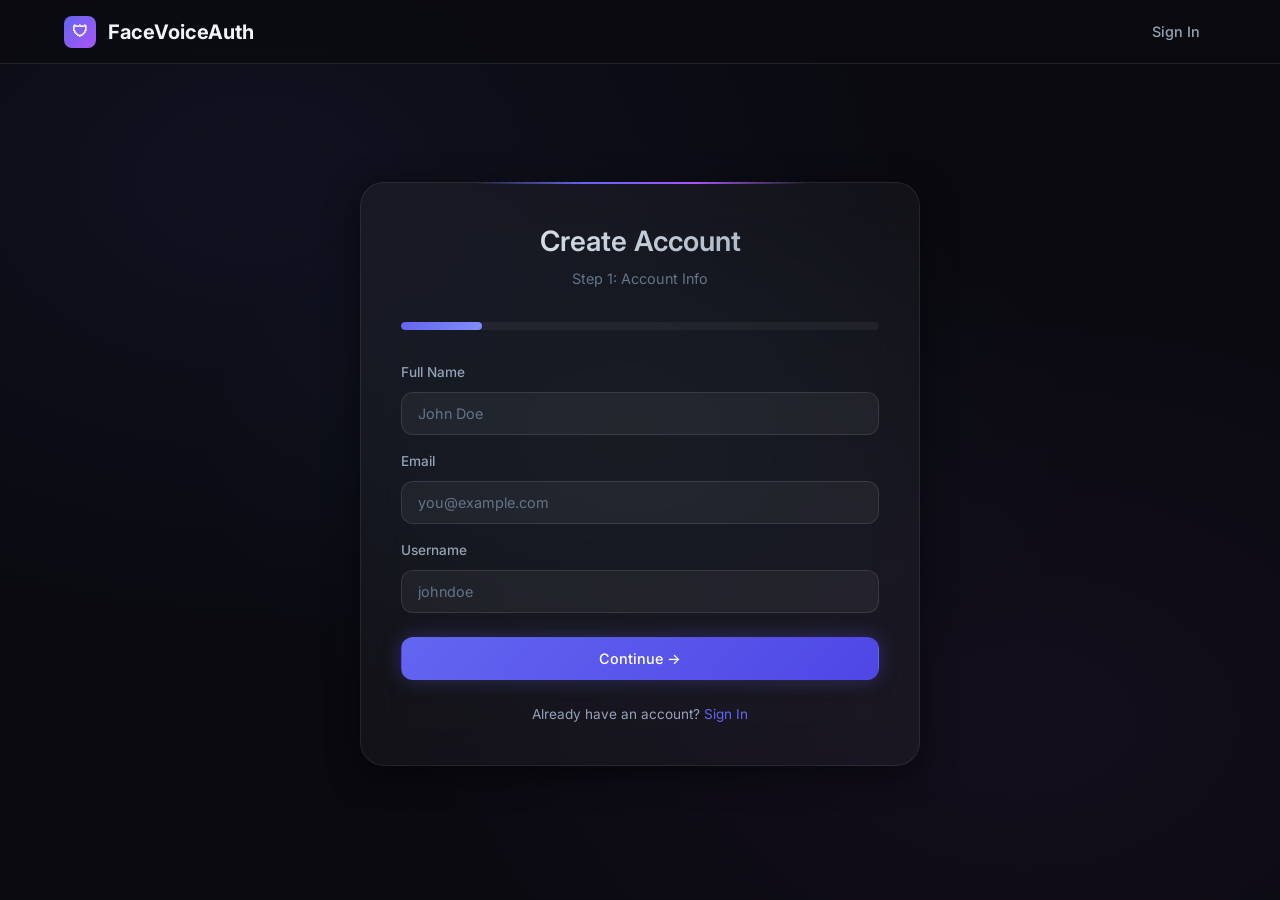
==== commit cd4df9d2: "fix: lowercase repository name for GHCR tags and apply biometric/auth improvements" ====
--- a/frontend/register.html
+++ b/frontend/register.html
@@ -72,47 +72,8 @@
                 </div>
             </div>
 
-            <!-- Step 3: Auth Modes -->
+            <!-- Step 3: Face Enrollment -->
             <div id="reg-step-3" class="tab-content hidden">
-                <p style="margin-bottom: 1.25rem; font-size: 0.9rem;">Choose how you want to authenticate:</p>
-                <div style="display: flex; flex-direction: column; gap: 0.75rem; margin-bottom: 1.5rem;">
-                    <label class="glass-card"
-                        style="padding: 1rem; cursor: pointer; display: flex; align-items: center; gap: 1rem;">
-                        <input type="radio" name="auth-mode" value="password" checked
-                            style="accent-color: var(--accent-indigo);">
-                        <div><strong>🔑 Password Only</strong><br><span
-                                style="font-size: 0.8rem; color: var(--text-muted);">Standard password
-                                authentication</span></div>
-                    </label>
-                    <label class="glass-card"
-                        style="padding: 1rem; cursor: pointer; display: flex; align-items: center; gap: 1rem;">
-                        <input type="radio" name="auth-mode" value="face" style="accent-color: var(--accent-teal);">
-                        <div><strong>👁 Face Recognition</strong><br><span
-                                style="font-size: 0.8rem; color: var(--text-muted);">Login with your face</span></div>
-                    </label>
-                    <label class="glass-card"
-                        style="padding: 1rem; cursor: pointer; display: flex; align-items: center; gap: 1rem;">
-                        <input type="radio" name="auth-mode" value="voice" style="accent-color: var(--accent-purple);">
-                        <div><strong>🎤 Voice Verification</strong><br><span
-                                style="font-size: 0.8rem; color: var(--text-muted);">Login with your voice</span></div>
-                    </label>
-                    <label class="glass-card"
-                        style="padding: 1rem; cursor: pointer; display: flex; align-items: center; gap: 1rem;">
-                        <input type="radio" name="auth-mode" value="face_voice"
-                            style="accent-color: var(--accent-indigo);">
-                        <div><strong>🔗 Face + Voice Combined</strong><br><span
-                                style="font-size: 0.8rem; color: var(--text-muted);">Highest security — both
-                                required</span></div>
-                    </label>
-                </div>
-                <div style="display: flex; gap: 0.75rem;">
-                    <button class="btn btn-secondary flex-1 reg-prev-btn">← Back</button>
-                    <button class="btn btn-primary flex-1 ripple reg-next-btn">Continue →</button>
-                </div>
-            </div>
-
-            <!-- Step 4: Face Enrollment -->
-            <div id="reg-step-4" class="tab-content hidden">
                 <h3 style="margin-bottom: 1rem;">👁 Face Enrollment</h3>
                 <div class="biometric-viewport" style="margin: 0 auto 1rem;">
                     <video id="face-enroll-video" autoplay playsinline muted></video>
@@ -129,8 +90,8 @@
                 </div>
             </div>
 
-            <!-- Step 5: Voice Enrollment -->
-            <div id="reg-step-5" class="tab-content hidden">
+            <!-- Step 4: Voice Enrollment -->
+            <div id="reg-step-4" class="tab-content hidden">
                 <h3 style="margin-bottom: 1rem;">🎤 Voice Enrollment</h3>
                 <div class="glass-card" style="text-align: center; margin-bottom: 1rem;">
                     <p style="font-size: 0.9rem; margin-bottom: 0.5rem;">Speak this PIN aloud:</p>
@@ -150,19 +111,19 @@
                     <button class="btn btn-purple flex-1 ripple" id="voice-record-btn"
                         onclick="VoiceEnroll.recordSample()">🎤 Record Sample</button>
                     <button class="btn btn-primary flex-1 ripple" id="voice-complete-btn" disabled
-                        onclick="VoiceEnroll.complete().then(ok => { if(ok) RegistrationWizard.showStep(6); })">Complete
+                        onclick="VoiceEnroll.complete().then(ok => { if(ok) RegistrationWizard.showStep(5); })">Complete
                         ✓</button>
                 </div>
             </div>
 
-            <!-- Step 6: 2FA Setup -->
-            <div id="reg-step-6" class="tab-content hidden">
+            <!-- Step 5: 2FA Setup -->
+            <div id="reg-step-5" class="tab-content hidden">
                 <h3 style="margin-bottom: 1rem;">🔐 Two-Factor Authentication</h3>
                 <p style="font-size: 0.9rem; color: var(--text-secondary); margin-bottom: 1.5rem;">Add an extra layer of
                     security with a TOTP authenticator app.</p>
                 <div id="totp-setup-area" style="text-align: center;">
                     <button class="btn btn-primary ripple" onclick="setup2FA()">Setup 2FA</button>
-                    <button class="btn btn-ghost" onclick="RegistrationWizard.showStep(7)"
+                    <button class="btn btn-ghost" onclick="RegistrationWizard.showStep(6)"
                         style="margin-top: 0.75rem; display: block; width: 100%;">Skip for now</button>
                 </div>
                 <div id="totp-qr-area" class="hidden" style="text-align: center;">
@@ -178,8 +139,8 @@
                 </div>
             </div>
 
-            <!-- Step 7: Complete -->
-            <div id="reg-step-7" class="tab-content hidden" style="text-align: center;">
+            <!-- Step 6: Complete -->
+            <div id="reg-step-6" class="tab-content hidden" style="text-align: center;">
                 <div style="font-size: 4rem; margin-bottom: 1rem;">🎉</div>
                 <h2>All Set!</h2>
                 <p style="margin: 1rem 0 2rem;">Your account is ready. You can now sign in using your chosen
@@ -201,19 +162,8 @@
     <script src="js/face_enroll.js"></script>
     <script src="js/voice_enroll.js"></script>
     <script>
-        document.addEventListener('DOMContentLoaded', () => {
-            RegistrationWizard.init();
-
-            document.querySelectorAll('input[name="auth-mode"]').forEach(radio => {
-                radio.addEventListener('change', () => {
-                    if (radio.value === 'face' || radio.value === 'face_voice') {
-                        setTimeout(() => FaceEnroll.init(), 300);
-                    }
-                    if (radio.value === 'voice' || radio.value === 'face_voice') {
-                        setTimeout(() => VoiceEnroll.start(), 300);
-                    }
-                });
-            });
+        document.addEventListener('DOMContentLoaded', async () => {
+            await RegistrationWizard.init();
         });
 
         async function setup2FA() {
